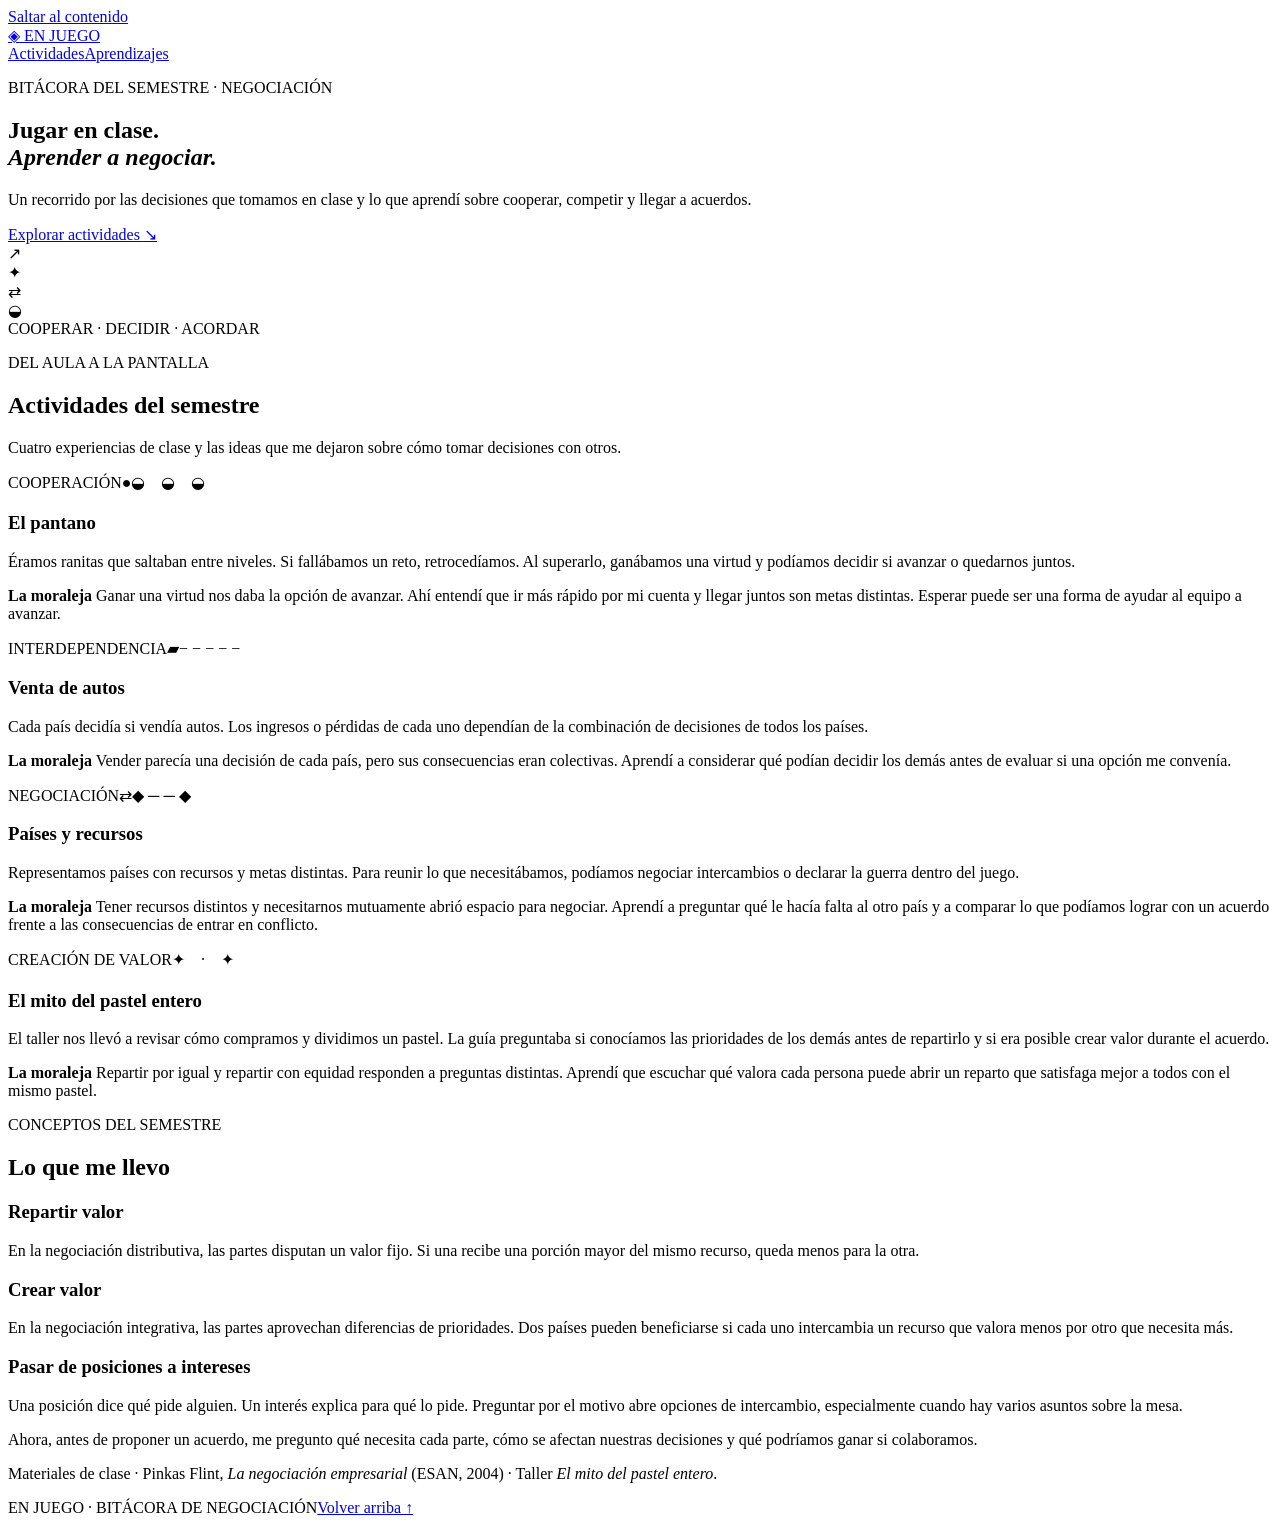
==== site/index.html @ ce497417 "Create index.html" ====
<!doctype html>
<html lang="es">
<head>
<meta charset="utf-8">
<meta name="viewport" content="width=device-width, initial-scale=1">
<meta name="description" content="Bitácora visual del semestre sobre cooperación, interdependencia y negociación.">
<title>En juego · Bitácora de negociación</title>
<link rel="stylesheet" href="assets/styles.css">

</head>
<body>
<a class="skip" href="#contenido">Saltar al contenido</a>
<header class="top wrap">
<a class="wordmark" href="#inicio"><span>◈</span> EN JUEGO</a>
<nav aria-label="Navegación principal"><a href="#actividades">Actividades</a><a href="#aprendizajes">Aprendizajes</a></nav>
</header>
<main id="contenido">
<section class="hero wrap" id="inicio">
<div>
<p class="eyebrow">BITÁCORA DEL SEMESTRE · NEGOCIACIÓN</p>
<h1>Jugar en clase.<br><em>Aprender a negociar.</em></h1>
<p class="intro">Un recorrido por las decisiones que tomamos en clase y lo que aprendí sobre cooperar, competir y llegar a acuerdos.</p>
<a class="button primary" href="#actividades">Explorar actividades <span aria-hidden="true">↘</span></a>
</div>
<div class="poster" aria-hidden="true"><div class="orbit"></div><div class="planet"></div><div class="tile tile-a">↗</div><div class="tile tile-b">✦</div><div class="tile tile-c">⇄</div><div class="tile tile-d">◒</div><span class="poster-label">COOPERAR · DECIDIR · ACORDAR</span></div>
</section>
<section class="wrap activities" id="actividades">
<div class="section-head"><div><p class="eyebrow">DEL AULA A LA PANTALLA</p><h2>Actividades del semestre</h2></div><p>Cuatro experiencias de clase y las ideas que me dejaron sobre cómo tomar decisiones con otros.</p></div>
<div class="grid">
<article class="card swamp">
<div class="scene"><span class="scene-tag">COOPERACIÓN</span><span aria-hidden="true" class="glyph frog">●<i></i></span><span aria-hidden="true" class="scene-deco">◒　◒　◒</span></div>
<div class="body"><h3>El pantano</h3><p>Éramos ranitas que saltaban entre niveles. Si fallábamos un reto, retrocedíamos. Al superarlo, ganábamos una virtud y podíamos decidir si avanzar o quedarnos juntos.</p><p class="reflection"><strong>La moraleja</strong> Ganar una virtud nos daba la opción de avanzar. Ahí entendí que ir más rápido por mi cuenta y llegar juntos son metas distintas. Esperar puede ser una forma de ayudar al equipo a avanzar.</p></div>
</article>
<article class="card cars">
<div class="scene"><span class="scene-tag">INTERDEPENDENCIA</span><span aria-hidden="true" class="glyph car">▰</span><span aria-hidden="true" class="scene-deco">− − − − −</span></div>
<div class="body"><h3>Venta de autos</h3><p>Cada país decidía si vendía autos. Los ingresos o pérdidas de cada uno dependían de la combinación de decisiones de todos los países.</p><p class="reflection"><strong>La moraleja</strong> Vender parecía una decisión de cada país, pero sus consecuencias eran colectivas. Aprendí a considerar qué podían decidir los demás antes de evaluar si una opción me convenía.</p></div>
</article>
<article class="card countries">
<div class="scene"><span class="scene-tag">NEGOCIACIÓN</span><span aria-hidden="true" class="glyph">⇄</span><span aria-hidden="true" class="scene-deco">◆ ─ ─ ◆</span></div>
<div class="body"><h3>Países y recursos</h3><p>Representamos países con recursos y metas distintas. Para reunir lo que necesitábamos, podíamos negociar intercambios o declarar la guerra dentro del juego.</p><p class="reflection"><strong>La moraleja</strong> Tener recursos distintos y necesitarnos mutuamente abrió espacio para negociar. Aprendí a preguntar qué le hacía falta al otro país y a comparar lo que podíamos lograr con un acuerdo frente a las consecuencias de entrar en conflicto.</p></div>
</article>
<article class="card cake">
<div class="scene"><span class="scene-tag">CREACIÓN DE VALOR</span><span aria-hidden="true" class="glyph pie"></span><span aria-hidden="true" class="scene-deco">✦　·　✦</span></div>
<div class="body"><h3>El mito del pastel entero</h3><p>El taller nos llevó a revisar cómo compramos y dividimos un pastel. La guía preguntaba si conocíamos las prioridades de los demás antes de repartirlo y si era posible crear valor durante el acuerdo.</p><p class="reflection"><strong>La moraleja</strong> Repartir por igual y repartir con equidad responden a preguntas distintas. Aprendí que escuchar qué valora cada persona puede abrir un reparto que satisfaga mejor a todos con el mismo pastel.</p></div>
</article>
</div>
</section>
<section class="wrap lessons" id="aprendizajes">
<p class="eyebrow">CONCEPTOS DEL SEMESTRE</p><h2>Lo que me llevo</h2>
<div class="lesson-grid">
<article><h3>Repartir valor</h3><p>En la negociación distributiva, las partes disputan un valor fijo. Si una recibe una porción mayor del mismo recurso, queda menos para la otra.</p></article>
<article><h3>Crear valor</h3><p>En la negociación integrativa, las partes aprovechan diferencias de prioridades. Dos países pueden beneficiarse si cada uno intercambia un recurso que valora menos por otro que necesita más.</p></article>
<article><h3>Pasar de posiciones a intereses</h3><p>Una posición dice qué pide alguien. Un interés explica para qué lo pide. Preguntar por el motivo abre opciones de intercambio, especialmente cuando hay varios asuntos sobre la mesa.</p></article>
</div>
<p class="takeaway">Ahora, antes de proponer un acuerdo, me pregunto qué necesita cada parte, cómo se afectan nuestras decisiones y qué podríamos ganar si colaboramos.</p>
<p class="sources">Materiales de clase · Pinkas Flint, <cite>La negociación empresarial</cite> (ESAN, 2004) · Taller <cite>El mito del pastel entero</cite>.</p>
</section>
</main>
<footer class="wrap footer"><span>EN JUEGO · BITÁCORA DE NEGOCIACIÓN</span><a href="#inicio">Volver arriba ↑</a></footer>
</body>
</html>
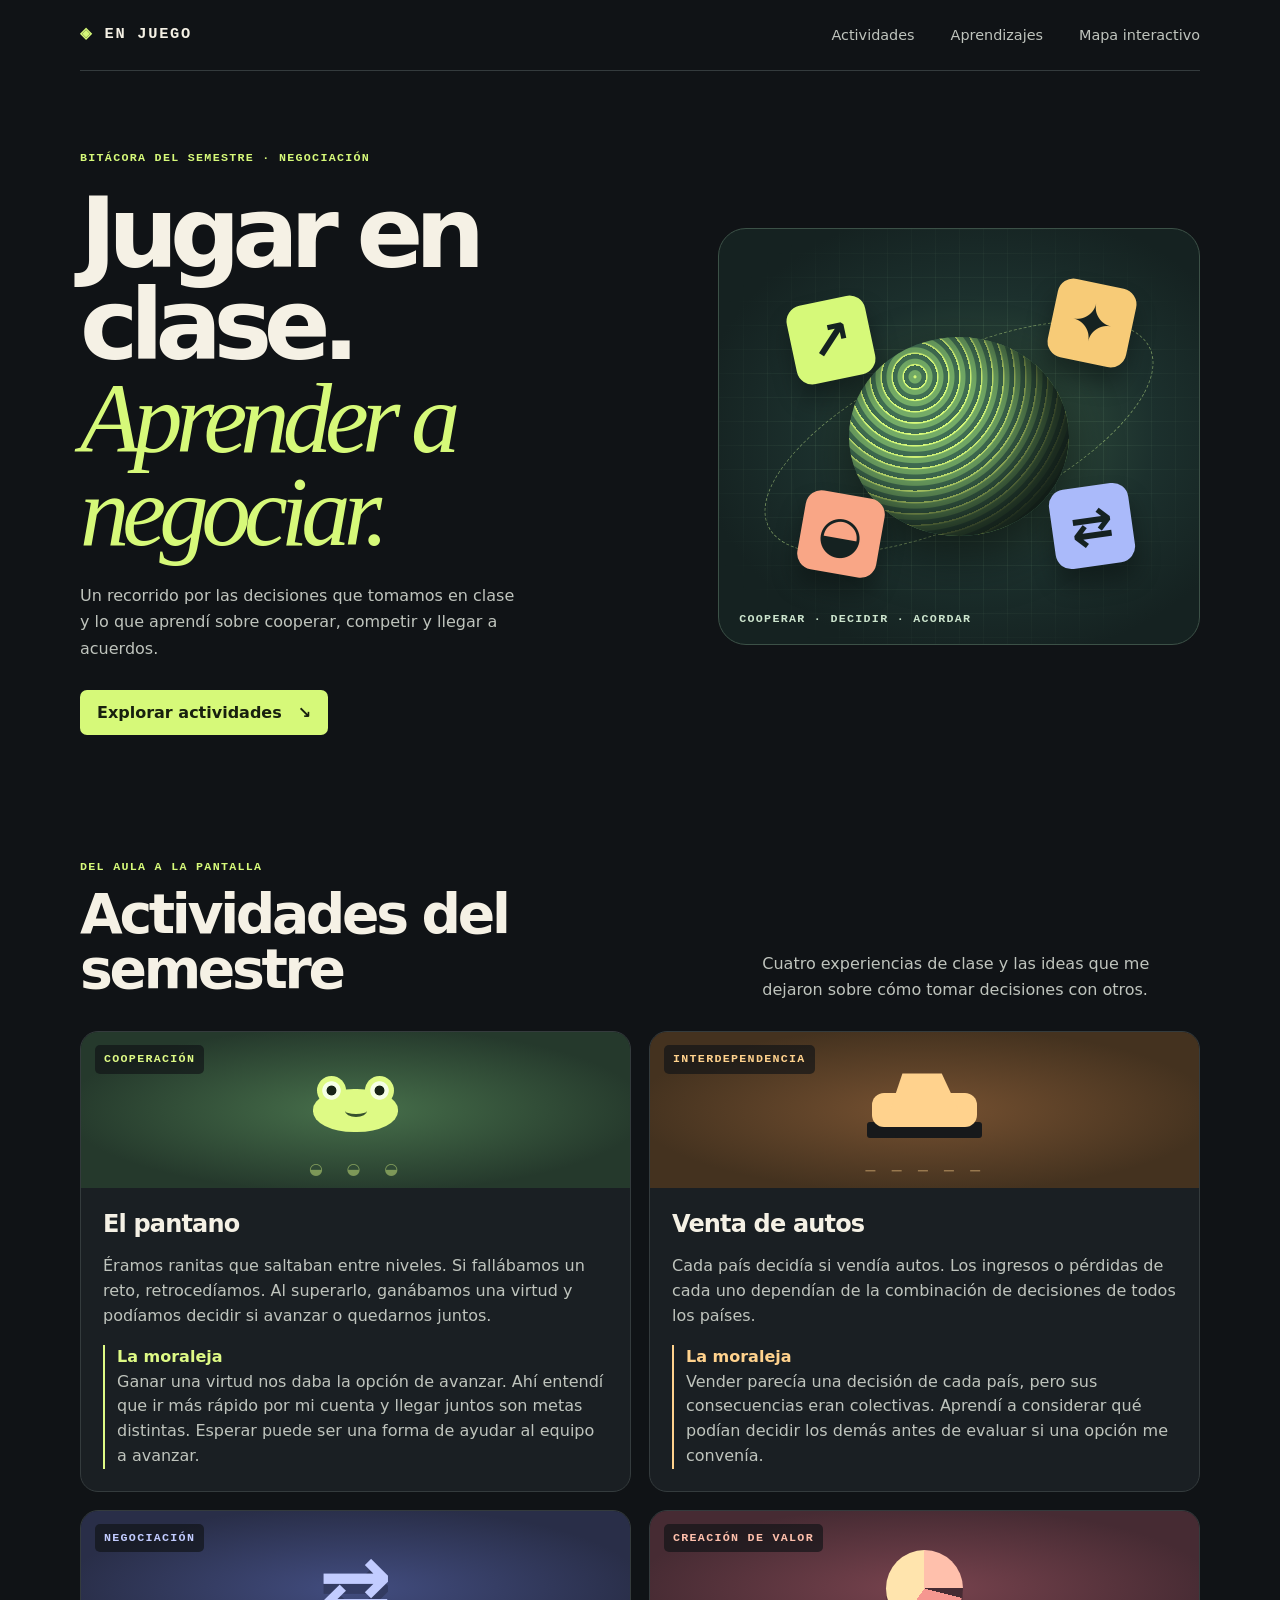
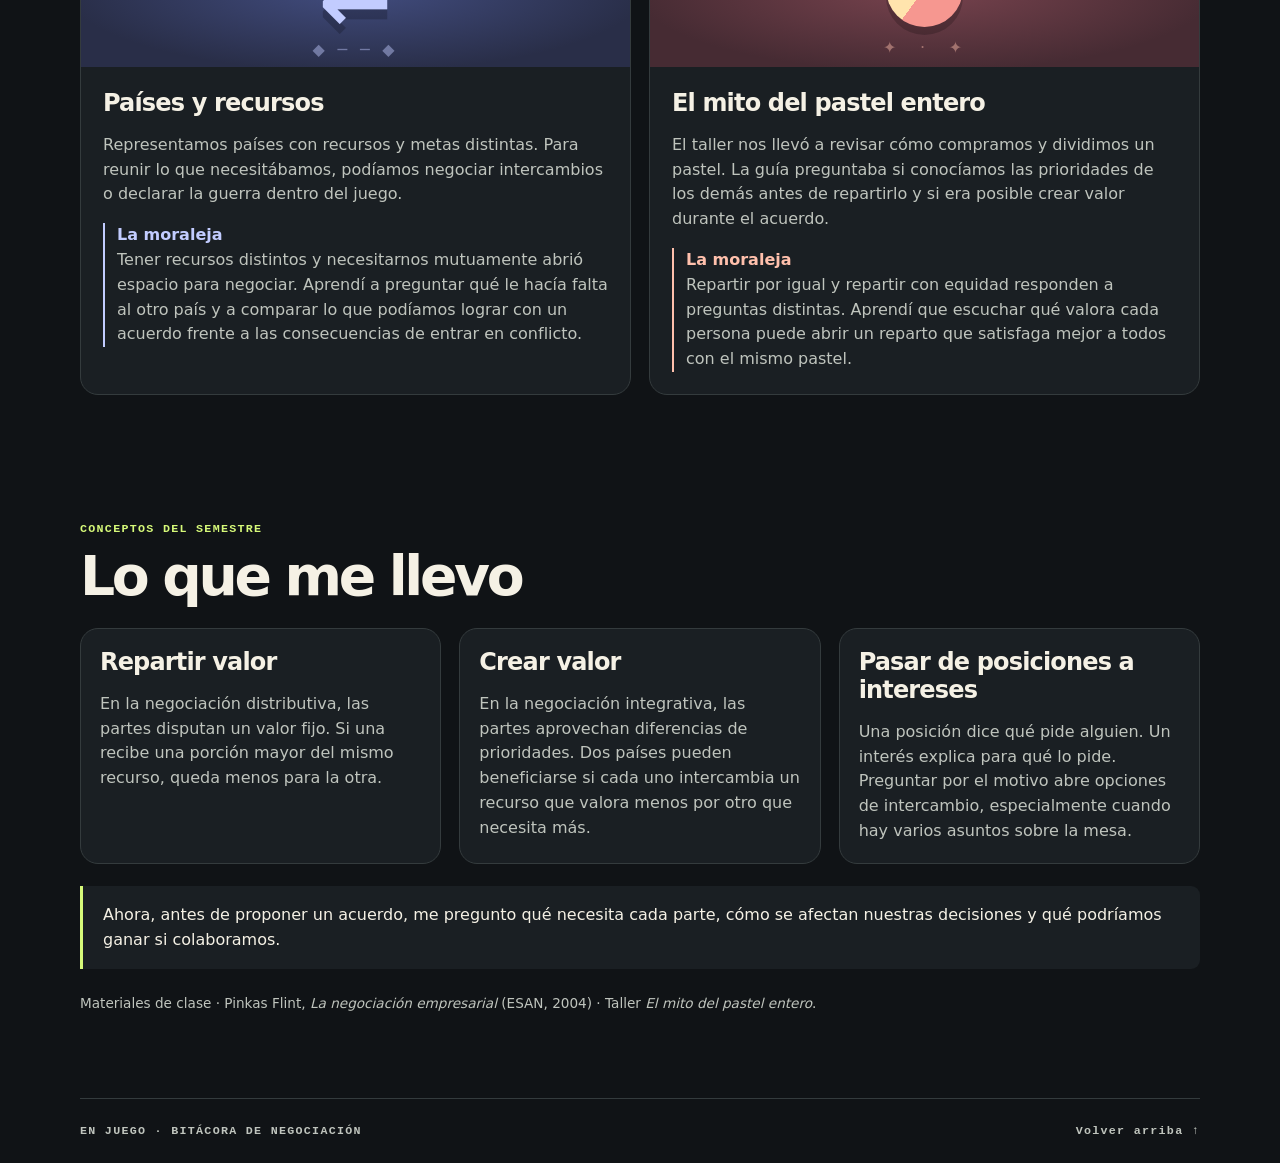
==== commit dc2e8f7a: "Update index.html" ====
--- a/site/index.html
+++ b/site/index.html
@@ -12,7 +12,7 @@
 <a class="skip" href="#contenido">Saltar al contenido</a>
 <header class="top wrap">
 <a class="wordmark" href="#inicio"><span>◈</span> EN JUEGO</a>
-<nav aria-label="Navegación principal"><a href="#actividades">Actividades</a><a href="#aprendizajes">Aprendizajes</a></nav>
+<nav aria-label="Navegación principal"><a href="#actividades">Actividades</a><a href="#aprendizajes">Aprendizajes</a><a href="mapa.html">Mapa interactivo</a></nav>
 </header>
 <main id="contenido">
 <section class="hero wrap" id="inicio">
--- a/site/assets/styles.css
+++ b/site/assets/styles.css
@@ -0,0 +1,12 @@
+:root{color-scheme:dark;--bg:#101316;--panel:#1a1f23;--ink:#f5f1e5;--muted:#bfc4bd;--lime:#d6f979;--line:#343b3d;font-family:system-ui,sans-serif}
+*{box-sizing:border-box}html{scroll-behavior:smooth}body{margin:0;background:var(--bg);color:var(--ink)}a{color:inherit;text-decoration:none}button,a{-webkit-tap-highlight-color:transparent}button{font:inherit;cursor:pointer}button:disabled{opacity:.48;cursor:default}:focus-visible{outline:3px solid var(--lime);outline-offset:4px}.wrap{width:min(1120px,calc(100% - 48px));margin-inline:auto}.skip{position:fixed;top:8px;left:8px;z-index:5;transform:translateY(-150%);padding:12px;background:var(--lime);color:var(--bg)}.skip:focus{transform:none}
+.top,.footer{display:flex;align-items:center;justify-content:space-between;gap:16px;padding-block:24px;border-bottom:1px solid var(--line)}.top nav{display:flex;gap:clamp(12px,4vw,36px);font-size:.9rem;color:var(--muted)}.top a:hover,.footer a:hover{color:var(--lime)}.wordmark,.eyebrow,.scene-tag,.poster-label,.footer{font:700 .73rem/1.4 ui-monospace,monospace;letter-spacing:.11em}.wordmark{font-size:.96rem;white-space:nowrap}.wordmark span,.eyebrow{color:var(--lime)}
+.hero{min-height:560px;display:grid;grid-template-columns:1.25fr 1fr;gap:36px;align-items:center;padding-block:68px}.hero h1{font-size:clamp(3.15rem,7.7vw,7.15rem);line-height:.94;letter-spacing:-.085em;margin:20px 0 24px}.hero em{font-family:Georgia,serif;font-weight:400;letter-spacing:-.07em;color:var(--lime)}.intro,.section-head>p{color:var(--muted);line-height:1.65;max-width:43ch}.button{display:inline-flex;align-items:center;justify-content:space-between;gap:16px;border:1px solid var(--line);border-radius:7px;padding:12px 16px;background:#22292c;color:var(--ink);font-weight:700}.primary{margin-top:12px;background:var(--lime);color:#18200e;border-color:transparent}.button:hover{filter:brightness(1.15)}
+.poster{height:clamp(290px,38vw,417px);border-radius:28px;overflow:hidden;position:relative;isolation:isolate;background:radial-gradient(ellipse at 55% 49%,#385943,#1c302d 46%,#152221 77%);border:1px solid #3c5147}.poster::before{content:"";position:absolute;inset:0;background-image:linear-gradient(#b0e7af15 1px,transparent 1px),linear-gradient(90deg,#b0e7af15 1px,transparent 1px);background-size:24px 24px;mask-image:radial-gradient(ellipse,#000 38%,transparent 83%)}.planet{position:absolute;inset:26% 27%;border-radius:50%;background:repeating-radial-gradient(ellipse at 30% 20%,#d6f979 0 1px,#74ac67 2px 6px,#416f53 7px 11px);box-shadow:inset -35px -25px 56px #101a16,0 20px 50px #0008;animation:float 6s ease-in-out infinite}.orbit{position:absolute;inset:30% 6%;border:1px dashed #c5eb8d7d;border-radius:50%;transform:rotate(-25deg)}.tile{display:grid;place-items:center;position:absolute;width:clamp(49px,7vw,80px);aspect-ratio:1;border-radius:16px;background:var(--lime);color:#152221;font-size:clamp(1.8rem,4vw,3.6rem);font-weight:900;box-shadow:0 16px 24px #0005;animation:float 4s ease-in-out infinite;rotate:-12deg}.tile-a{top:17%;left:15%}.tile-b{top:13%;right:14%;background:#f7cb77;rotate:12deg;animation-delay:-1s}.tile-c{bottom:19%;right:14%;background:#aabafa;rotate:-8deg;animation-delay:-2s}.tile-d{bottom:17%;left:17%;background:#f9a686;rotate:10deg;animation-delay:-3s}.poster-label{position:absolute;bottom:17px;left:20px;color:#cce4cd}@keyframes float{50%{translate:0 -9px}}
+.activities,.lessons{padding-block:44px 70px;scroll-margin-top:12px}.section-head{display:flex;justify-content:space-between;align-items:end;gap:24px;margin-bottom:24px}.section-head>p{margin:0 0 4px}h2{font-size:clamp(2rem,5vw,3.45rem);line-height:1;letter-spacing:-.06em;margin:10px 0}h3{margin:0;font-size:1.5rem;letter-spacing:-.035em}.grid,.lesson-grid{display:grid;grid-template-columns:repeat(2,minmax(0,1fr));gap:18px}.card,.lesson-grid article{overflow:hidden;border:1px solid var(--line);border-radius:18px;background:var(--panel)}.card{display:flex;flex-direction:column}.scene{height:156px;position:relative;display:grid;place-items:center;background:radial-gradient(ellipse at center,var(--glow),transparent 75%),var(--scene);overflow:hidden}.swamp{--scene:#25392c;--glow:#47704b;--accent:#defa85}.cars{--scene:#44321f;--glow:#765131;--accent:#ffd28d}.countries{--scene:#292e48;--glow:#424d80;--accent:#c2ccff}.cake{--scene:#462b33;--glow:#78434e;--accent:#ffc0ac}.scene-tag{position:absolute;top:13px;left:14px;color:var(--accent);background:#101316a8;padding:6px 9px;border-radius:5px}.glyph{position:relative;z-index:1;color:var(--accent);font-size:5.5rem;font-weight:900;line-height:1;animation:float 5s ease-in-out infinite;text-shadow:0 10px 0 #0003}.scene-deco{position:absolute;bottom:8px;color:var(--accent);opacity:.45;letter-spacing:.24em}.frog{font-size:0;width:85px;height:43px;background:var(--accent);border-radius:48%}.frog::before,.frog::after{content:"";position:absolute;top:-13px;width:29px;height:29px;background:radial-gradient(circle,#172417 22%,#f5ffe6 26% 43%,var(--accent) 47%);border-radius:50%}.frog::before{left:4px}.frog::after{right:4px}.frog i{position:absolute;top:16px;left:32px;width:22px;height:12px;border-bottom:3px solid #36502e;border-radius:50%}.car{width:105px;height:34px;font-size:0;background:var(--accent);border-radius:12px;box-shadow:14px 20px 0 -9px #17191b,-14px 20px 0 -9px #17191b}.car::before{content:"";position:absolute;inset:-20px 18px 17px;background:var(--accent);clip-path:polygon(18% 0,75% 0,100% 100%,0 100%)}.pie{width:77px;aspect-ratio:1;border-radius:50%;background:conic-gradient(var(--accent) 0 25%,#462b33 25% 29%,#f69790 29% 60%,#ffe4ad 60% 100%);box-shadow:0 8px 0 #0003}
+.body{padding:22px;display:flex;flex-direction:column;align-items:start;flex:1}.body p,.lesson-grid p,.sources{color:var(--muted);line-height:1.55}.reflection{border-left:2px solid var(--accent);padding-left:12px;margin:0 0 20px}.reflection strong{display:block;color:var(--accent)}.lesson-grid{grid-template-columns:repeat(3,minmax(0,1fr));margin-top:24px}.lesson-grid article{padding:19px}.lesson-grid p{margin-bottom:0}.sources{font-size:.85rem;margin-top:24px}.footer{border-top:1px solid var(--line);border-bottom:0;color:var(--muted)}
+@media(max-width:740px){.hero,.section-head{display:block}.hero{padding-block:48px}.poster{margin-top:32px}.section-head>p{margin-top:14px}.lesson-grid{grid-template-columns:1fr}}@media(max-width:530px){.wrap{width:calc(100% - 28px)}.grid{grid-template-columns:1fr}.top nav{font-size:.78rem}.footer{font-size:.63rem}}
+@media(prefers-reduced-motion:reduce){*,*::before,*::after{animation:none!important;scroll-behavior:auto!important}}
+
+.takeaway{border-left:3px solid var(--lime);background:var(--panel);padding:16px 20px;border-radius:0 9px 9px 0;margin:22px 0;line-height:1.6}.reflection{margin-bottom:0}.frog{animation:hop 4s ease-in-out infinite}@keyframes hop{0%,65%,100%{transform:translateY(0) rotate(0)}80%{transform:translateY(-15px) rotate(-9deg)}}
+.cars .glyph{animation:cruise 5s ease-in-out infinite}@keyframes cruise{0%,100%{transform:translateX(-12px)}50%{transform:translateX(12px)}}
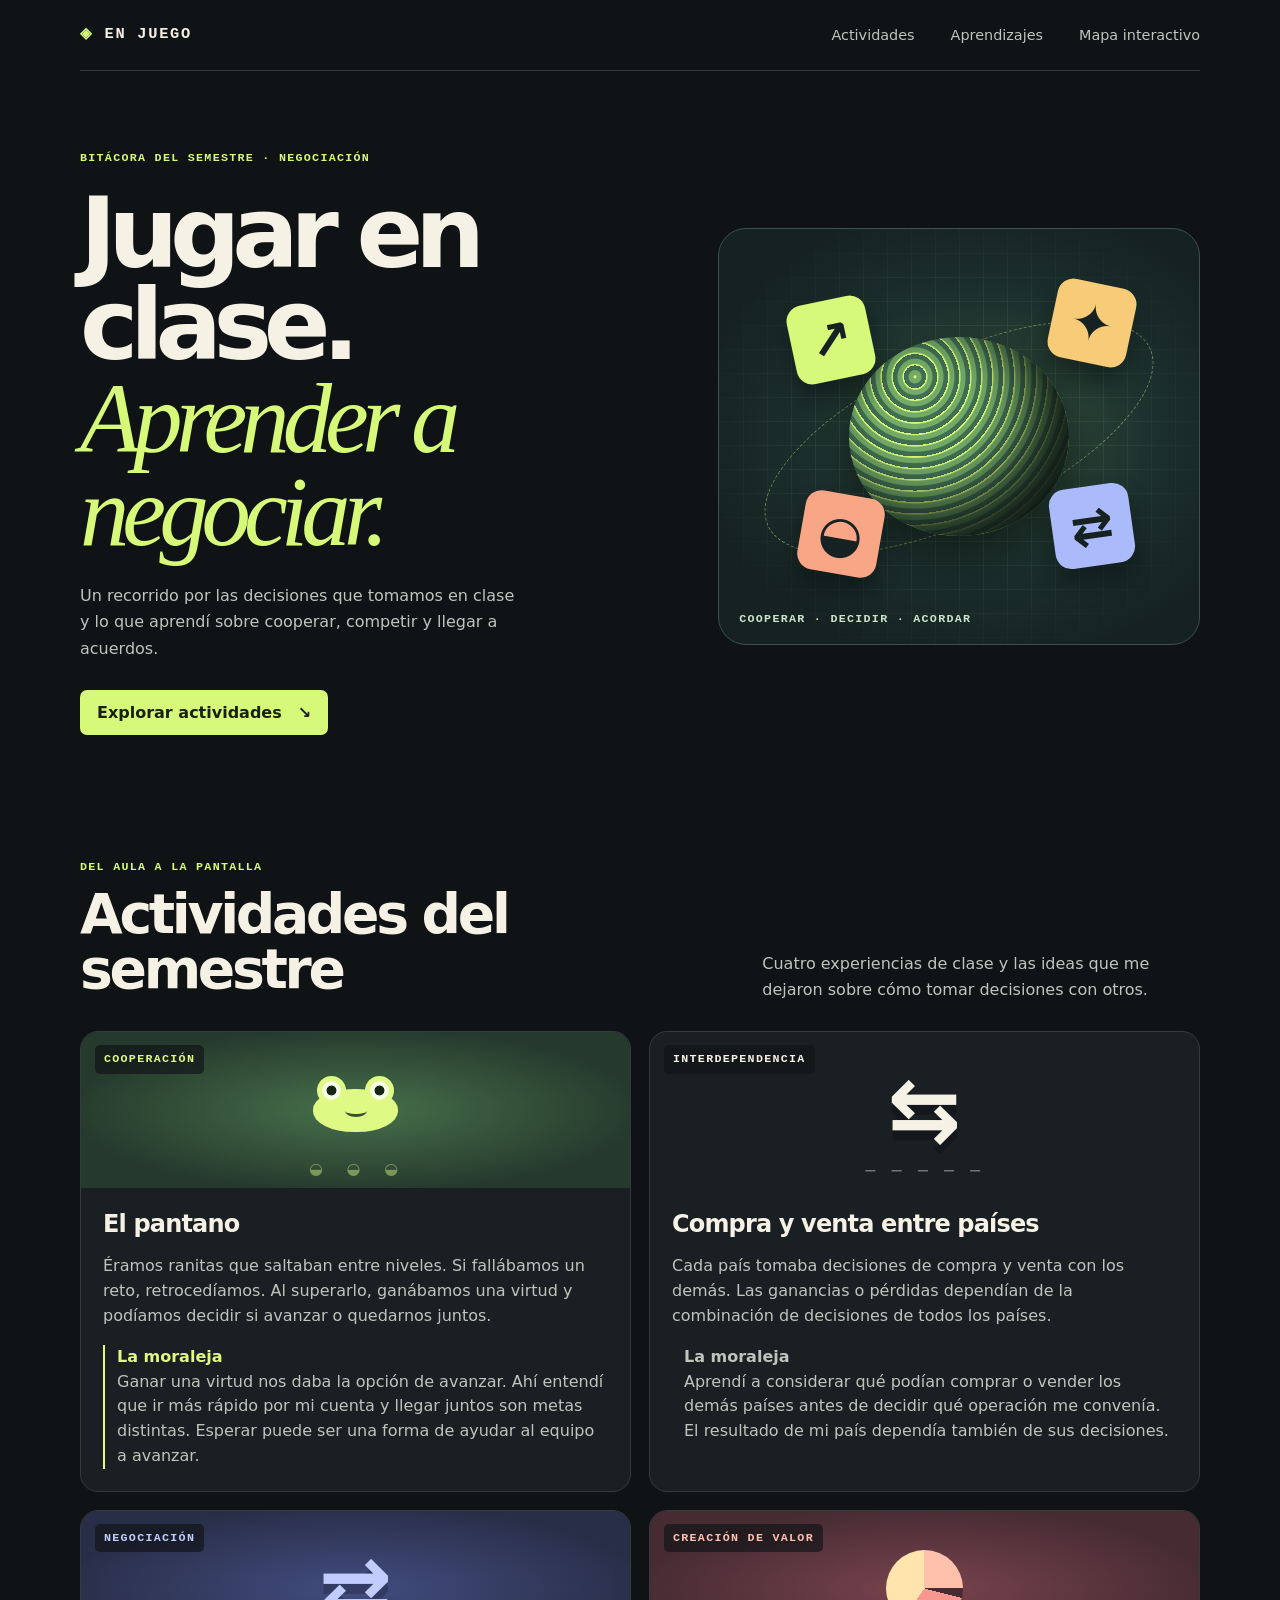
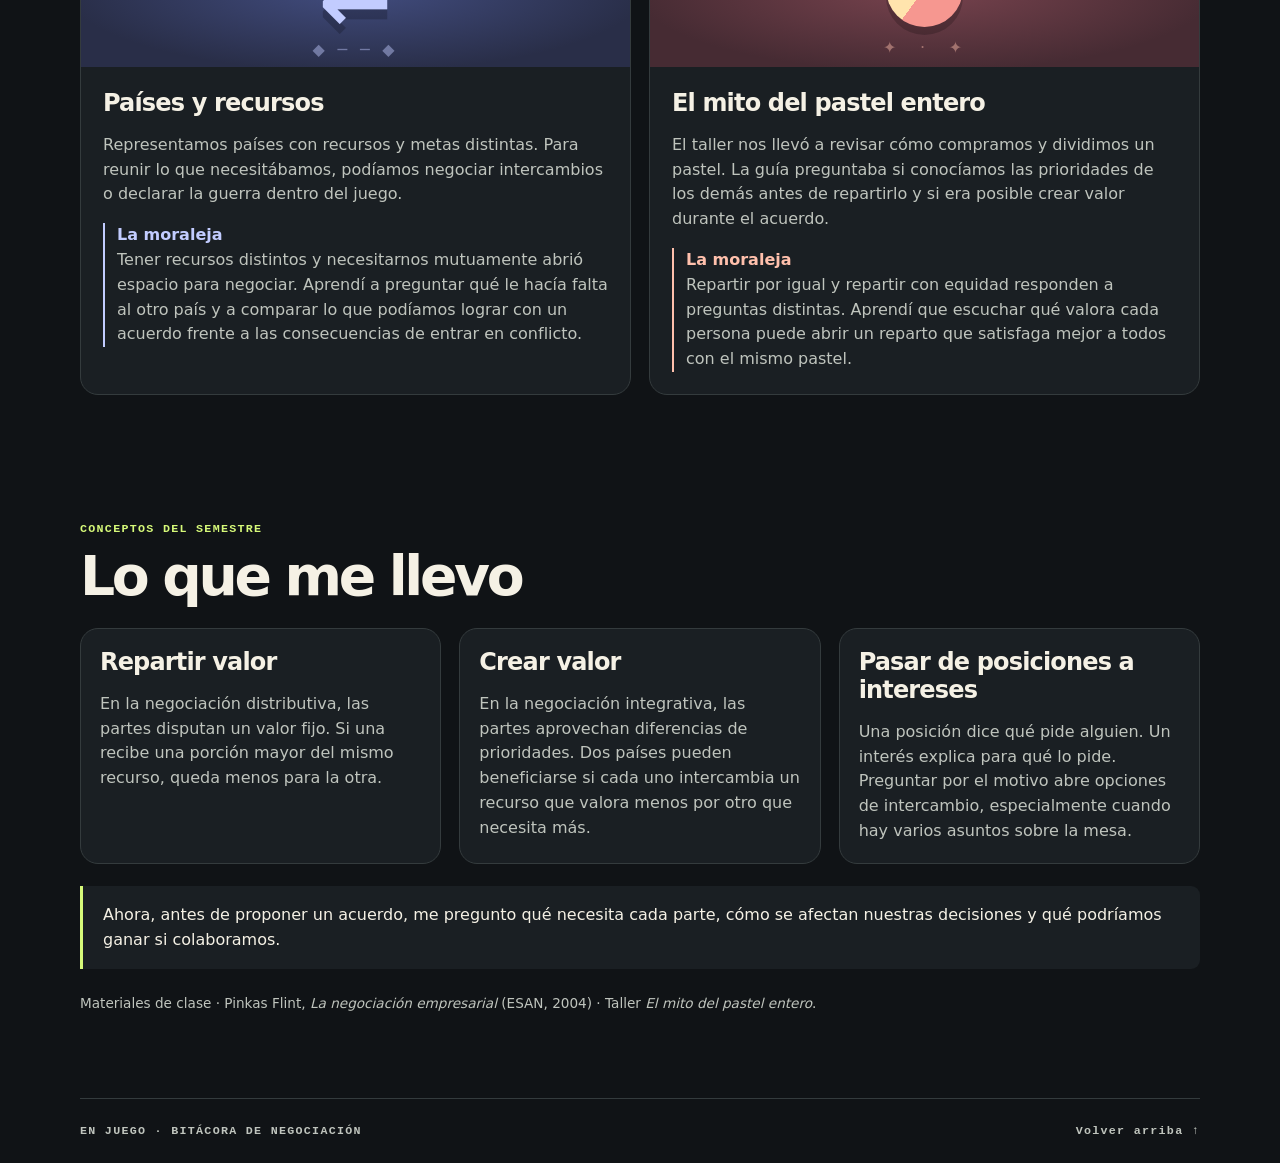
==== commit 010466bf: "Update index.html" ====
--- a/site/index.html
+++ b/site/index.html
@@ -31,9 +31,9 @@
 <div class="scene"><span class="scene-tag">COOPERACIÓN</span><span aria-hidden="true" class="glyph frog">●<i></i></span><span aria-hidden="true" class="scene-deco">◒　◒　◒</span></div>
 <div class="body"><h3>El pantano</h3><p>Éramos ranitas que saltaban entre niveles. Si fallábamos un reto, retrocedíamos. Al superarlo, ganábamos una virtud y podíamos decidir si avanzar o quedarnos juntos.</p><p class="reflection"><strong>La moraleja</strong> Ganar una virtud nos daba la opción de avanzar. Ahí entendí que ir más rápido por mi cuenta y llegar juntos son metas distintas. Esperar puede ser una forma de ayudar al equipo a avanzar.</p></div>
 </article>
-<article class="card cars">
-<div class="scene"><span class="scene-tag">INTERDEPENDENCIA</span><span aria-hidden="true" class="glyph car">▰</span><span aria-hidden="true" class="scene-deco">− − − − −</span></div>
-<div class="body"><h3>Venta de autos</h3><p>Cada país decidía si vendía autos. Los ingresos o pérdidas de cada uno dependían de la combinación de decisiones de todos los países.</p><p class="reflection"><strong>La moraleja</strong> Vender parecía una decisión de cada país, pero sus consecuencias eran colectivas. Aprendí a considerar qué podían decidir los demás antes de evaluar si una opción me convenía.</p></div>
+<article class="card trade">
+<div class="scene"><span class="scene-tag">INTERDEPENDENCIA</span><span aria-hidden="true" class="glyph trade-symbol">⇆</span><span aria-hidden="true" class="scene-deco">− − − − −</span></div>
+<div class="body"><h3>Compra y venta entre países</h3><p>Cada país tomaba decisiones de compra y venta con los demás. Las ganancias o pérdidas dependían de la combinación de decisiones de todos los países.</p><p class="reflection"><strong>La moraleja</strong> Aprendí a considerar qué podían comprar o vender los demás países antes de decidir qué operación me convenía. El resultado de mi país dependía también de sus decisiones.</p></div>
 </article>
 <article class="card countries">
 <div class="scene"><span class="scene-tag">NEGOCIACIÓN</span><span aria-hidden="true" class="glyph">⇄</span><span aria-hidden="true" class="scene-deco">◆ ─ ─ ◆</span></div>
--- a/site/assets/styles.css
+++ b/site/assets/styles.css
@@ -10,3 +10,6 @@
 
 .takeaway{border-left:3px solid var(--lime);background:var(--panel);padding:16px 20px;border-radius:0 9px 9px 0;margin:22px 0;line-height:1.6}.reflection{margin-bottom:0}.frog{animation:hop 4s ease-in-out infinite}@keyframes hop{0%,65%,100%{transform:translateY(0) rotate(0)}80%{transform:translateY(-15px) rotate(-9deg)}}
 .cars .glyph{animation:cruise 5s ease-in-out infinite}@keyframes cruise{0%,100%{transform:translateX(-12px)}50%{transform:translateX(12px)}}
+@media (max-width: 530px) {
+  .top nav { flex-wrap: wrap; justify-content: flex-end; row-gap: 8px }
+}
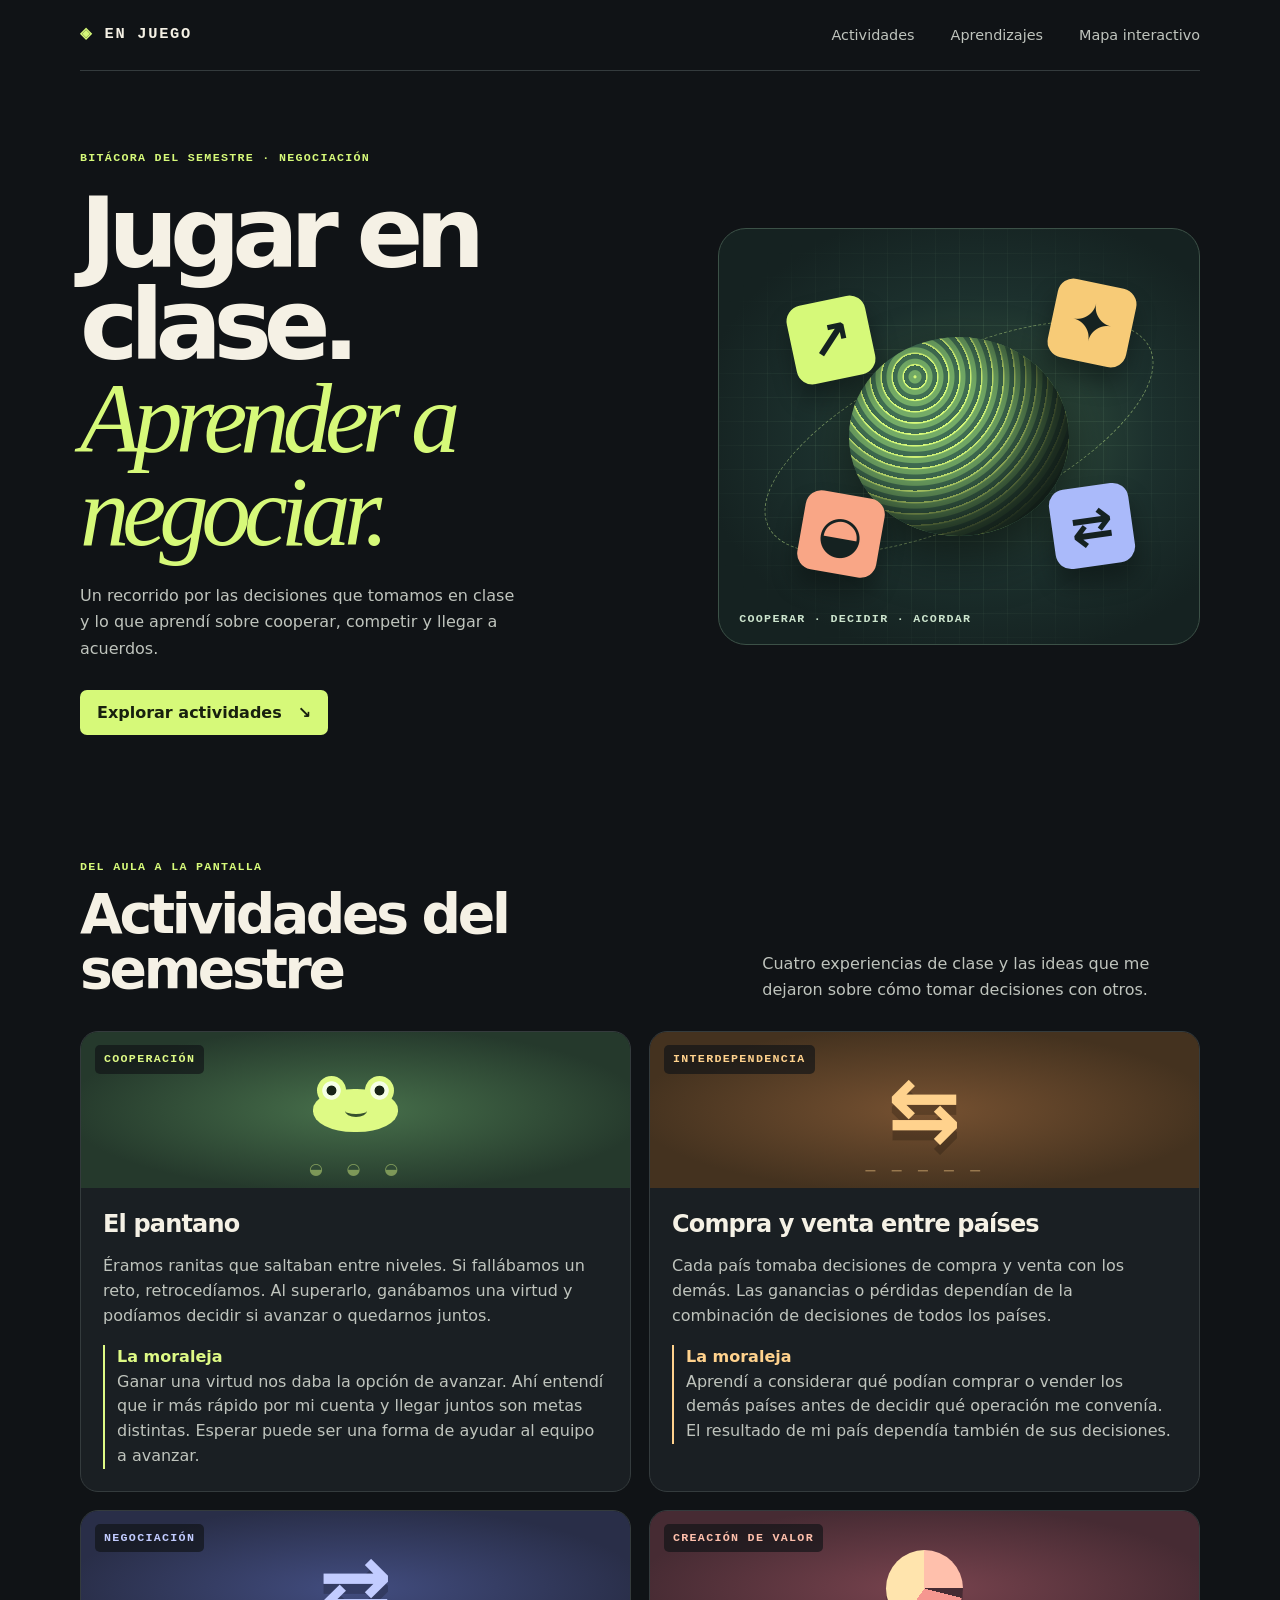
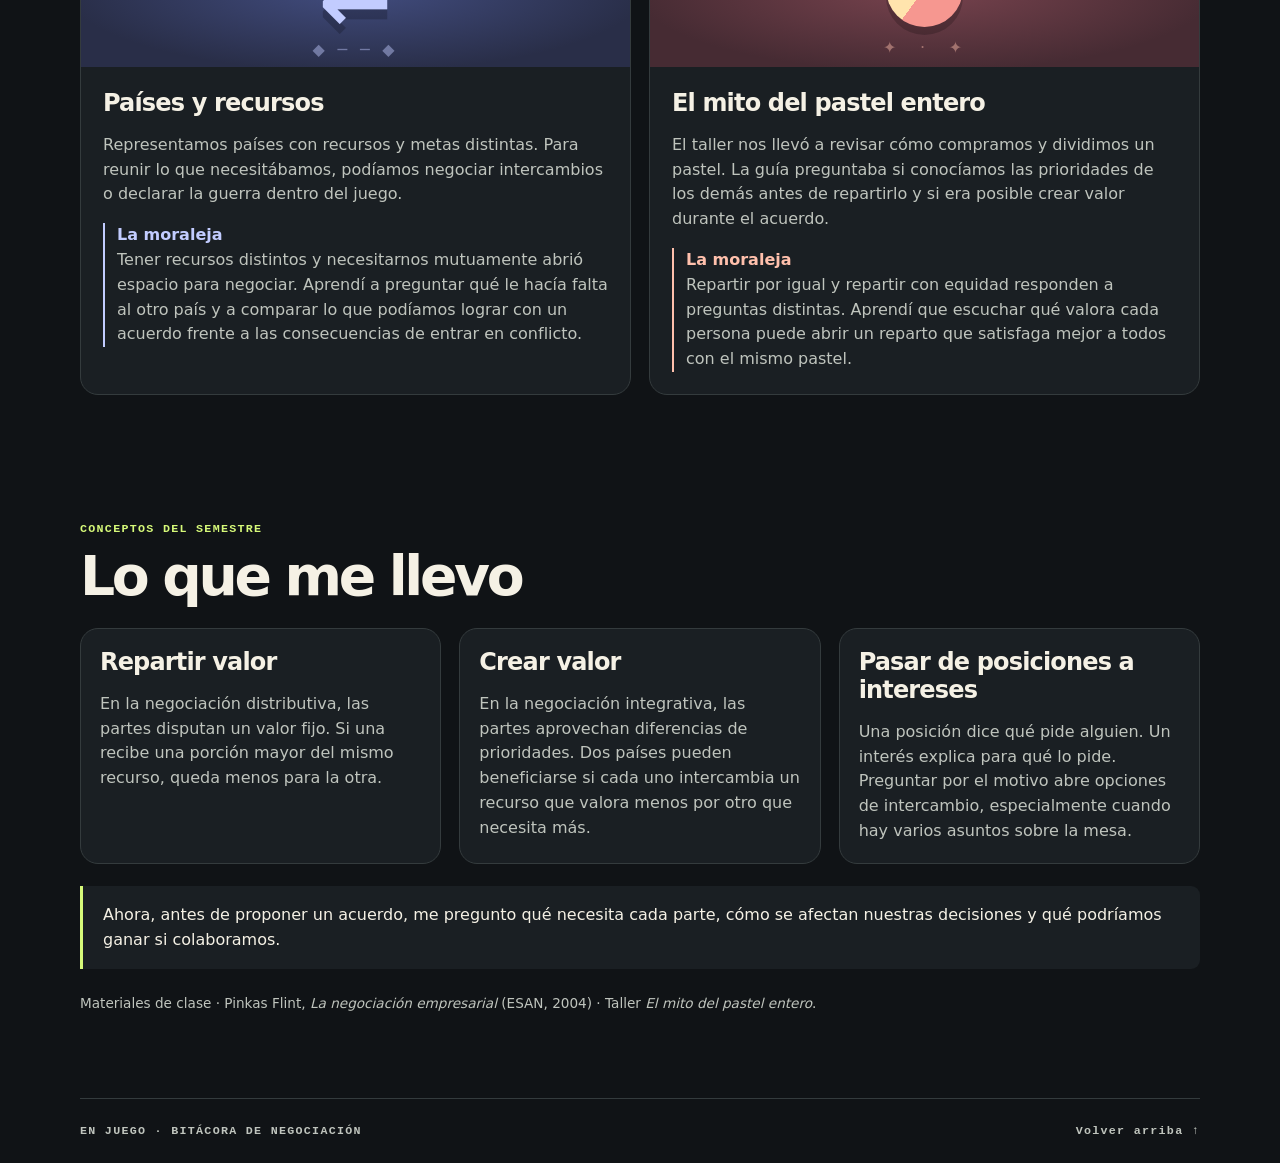
==== commit 67431f8b: "Update index.html" ====
--- a/site/index.html
+++ b/site/index.html
@@ -5,7 +5,7 @@
 <meta name="viewport" content="width=device-width, initial-scale=1">
 <meta name="description" content="Bitácora visual del semestre sobre cooperación, interdependencia y negociación.">
 <title>En juego · Bitácora de negociación</title>
-<link rel="stylesheet" href="assets/styles.css">
+<link rel="stylesheet" href="assets/styles.css?v=comercio">
 
 </head>
 <body>
--- a/site/assets/styles.css
+++ b/site/assets/styles.css
@@ -3,13 +3,13 @@
 .top,.footer{display:flex;align-items:center;justify-content:space-between;gap:16px;padding-block:24px;border-bottom:1px solid var(--line)}.top nav{display:flex;gap:clamp(12px,4vw,36px);font-size:.9rem;color:var(--muted)}.top a:hover,.footer a:hover{color:var(--lime)}.wordmark,.eyebrow,.scene-tag,.poster-label,.footer{font:700 .73rem/1.4 ui-monospace,monospace;letter-spacing:.11em}.wordmark{font-size:.96rem;white-space:nowrap}.wordmark span,.eyebrow{color:var(--lime)}
 .hero{min-height:560px;display:grid;grid-template-columns:1.25fr 1fr;gap:36px;align-items:center;padding-block:68px}.hero h1{font-size:clamp(3.15rem,7.7vw,7.15rem);line-height:.94;letter-spacing:-.085em;margin:20px 0 24px}.hero em{font-family:Georgia,serif;font-weight:400;letter-spacing:-.07em;color:var(--lime)}.intro,.section-head>p{color:var(--muted);line-height:1.65;max-width:43ch}.button{display:inline-flex;align-items:center;justify-content:space-between;gap:16px;border:1px solid var(--line);border-radius:7px;padding:12px 16px;background:#22292c;color:var(--ink);font-weight:700}.primary{margin-top:12px;background:var(--lime);color:#18200e;border-color:transparent}.button:hover{filter:brightness(1.15)}
 .poster{height:clamp(290px,38vw,417px);border-radius:28px;overflow:hidden;position:relative;isolation:isolate;background:radial-gradient(ellipse at 55% 49%,#385943,#1c302d 46%,#152221 77%);border:1px solid #3c5147}.poster::before{content:"";position:absolute;inset:0;background-image:linear-gradient(#b0e7af15 1px,transparent 1px),linear-gradient(90deg,#b0e7af15 1px,transparent 1px);background-size:24px 24px;mask-image:radial-gradient(ellipse,#000 38%,transparent 83%)}.planet{position:absolute;inset:26% 27%;border-radius:50%;background:repeating-radial-gradient(ellipse at 30% 20%,#d6f979 0 1px,#74ac67 2px 6px,#416f53 7px 11px);box-shadow:inset -35px -25px 56px #101a16,0 20px 50px #0008;animation:float 6s ease-in-out infinite}.orbit{position:absolute;inset:30% 6%;border:1px dashed #c5eb8d7d;border-radius:50%;transform:rotate(-25deg)}.tile{display:grid;place-items:center;position:absolute;width:clamp(49px,7vw,80px);aspect-ratio:1;border-radius:16px;background:var(--lime);color:#152221;font-size:clamp(1.8rem,4vw,3.6rem);font-weight:900;box-shadow:0 16px 24px #0005;animation:float 4s ease-in-out infinite;rotate:-12deg}.tile-a{top:17%;left:15%}.tile-b{top:13%;right:14%;background:#f7cb77;rotate:12deg;animation-delay:-1s}.tile-c{bottom:19%;right:14%;background:#aabafa;rotate:-8deg;animation-delay:-2s}.tile-d{bottom:17%;left:17%;background:#f9a686;rotate:10deg;animation-delay:-3s}.poster-label{position:absolute;bottom:17px;left:20px;color:#cce4cd}@keyframes float{50%{translate:0 -9px}}
-.activities,.lessons{padding-block:44px 70px;scroll-margin-top:12px}.section-head{display:flex;justify-content:space-between;align-items:end;gap:24px;margin-bottom:24px}.section-head>p{margin:0 0 4px}h2{font-size:clamp(2rem,5vw,3.45rem);line-height:1;letter-spacing:-.06em;margin:10px 0}h3{margin:0;font-size:1.5rem;letter-spacing:-.035em}.grid,.lesson-grid{display:grid;grid-template-columns:repeat(2,minmax(0,1fr));gap:18px}.card,.lesson-grid article{overflow:hidden;border:1px solid var(--line);border-radius:18px;background:var(--panel)}.card{display:flex;flex-direction:column}.scene{height:156px;position:relative;display:grid;place-items:center;background:radial-gradient(ellipse at center,var(--glow),transparent 75%),var(--scene);overflow:hidden}.swamp{--scene:#25392c;--glow:#47704b;--accent:#defa85}.cars{--scene:#44321f;--glow:#765131;--accent:#ffd28d}.countries{--scene:#292e48;--glow:#424d80;--accent:#c2ccff}.cake{--scene:#462b33;--glow:#78434e;--accent:#ffc0ac}.scene-tag{position:absolute;top:13px;left:14px;color:var(--accent);background:#101316a8;padding:6px 9px;border-radius:5px}.glyph{position:relative;z-index:1;color:var(--accent);font-size:5.5rem;font-weight:900;line-height:1;animation:float 5s ease-in-out infinite;text-shadow:0 10px 0 #0003}.scene-deco{position:absolute;bottom:8px;color:var(--accent);opacity:.45;letter-spacing:.24em}.frog{font-size:0;width:85px;height:43px;background:var(--accent);border-radius:48%}.frog::before,.frog::after{content:"";position:absolute;top:-13px;width:29px;height:29px;background:radial-gradient(circle,#172417 22%,#f5ffe6 26% 43%,var(--accent) 47%);border-radius:50%}.frog::before{left:4px}.frog::after{right:4px}.frog i{position:absolute;top:16px;left:32px;width:22px;height:12px;border-bottom:3px solid #36502e;border-radius:50%}.car{width:105px;height:34px;font-size:0;background:var(--accent);border-radius:12px;box-shadow:14px 20px 0 -9px #17191b,-14px 20px 0 -9px #17191b}.car::before{content:"";position:absolute;inset:-20px 18px 17px;background:var(--accent);clip-path:polygon(18% 0,75% 0,100% 100%,0 100%)}.pie{width:77px;aspect-ratio:1;border-radius:50%;background:conic-gradient(var(--accent) 0 25%,#462b33 25% 29%,#f69790 29% 60%,#ffe4ad 60% 100%);box-shadow:0 8px 0 #0003}
+.activities,.lessons{padding-block:44px 70px;scroll-margin-top:12px}.section-head{display:flex;justify-content:space-between;align-items:end;gap:24px;margin-bottom:24px}.section-head>p{margin:0 0 4px}h2{font-size:clamp(2rem,5vw,3.45rem);line-height:1;letter-spacing:-.06em;margin:10px 0}h3{margin:0;font-size:1.5rem;letter-spacing:-.035em}.grid,.lesson-grid{display:grid;grid-template-columns:repeat(2,minmax(0,1fr));gap:18px}.card,.lesson-grid article{overflow:hidden;border:1px solid var(--line);border-radius:18px;background:var(--panel)}.card{display:flex;flex-direction:column}.scene{height:156px;position:relative;display:grid;place-items:center;background:radial-gradient(ellipse at center,var(--glow),transparent 75%),var(--scene);overflow:hidden}.swamp{--scene:#25392c;--glow:#47704b;--accent:#defa85}.trade{--scene:#44321f;--glow:#765131;--accent:#ffd28d}.countries{--scene:#292e48;--glow:#424d80;--accent:#c2ccff}.cake{--scene:#462b33;--glow:#78434e;--accent:#ffc0ac}.scene-tag{position:absolute;top:13px;left:14px;color:var(--accent);background:#101316a8;padding:6px 9px;border-radius:5px}.glyph{position:relative;z-index:1;color:var(--accent);font-size:5.5rem;font-weight:900;line-height:1;animation:float 5s ease-in-out infinite;text-shadow:0 10px 0 #0003}.scene-deco{position:absolute;bottom:8px;color:var(--accent);opacity:.45;letter-spacing:.24em}.frog{font-size:0;width:85px;height:43px;background:var(--accent);border-radius:48%}.frog::before,.frog::after{content:"";position:absolute;top:-13px;width:29px;height:29px;background:radial-gradient(circle,#172417 22%,#f5ffe6 26% 43%,var(--accent) 47%);border-radius:50%}.frog::before{left:4px}.frog::after{right:4px}.frog i{position:absolute;top:16px;left:32px;width:22px;height:12px;border-bottom:3px solid #36502e;border-radius:50%}.pie{width:77px;aspect-ratio:1;border-radius:50%;background:conic-gradient(var(--accent) 0 25%,#462b33 25% 29%,#f69790 29% 60%,#ffe4ad 60% 100%);box-shadow:0 8px 0 #0003}
 .body{padding:22px;display:flex;flex-direction:column;align-items:start;flex:1}.body p,.lesson-grid p,.sources{color:var(--muted);line-height:1.55}.reflection{border-left:2px solid var(--accent);padding-left:12px;margin:0 0 20px}.reflection strong{display:block;color:var(--accent)}.lesson-grid{grid-template-columns:repeat(3,minmax(0,1fr));margin-top:24px}.lesson-grid article{padding:19px}.lesson-grid p{margin-bottom:0}.sources{font-size:.85rem;margin-top:24px}.footer{border-top:1px solid var(--line);border-bottom:0;color:var(--muted)}
 @media(max-width:740px){.hero,.section-head{display:block}.hero{padding-block:48px}.poster{margin-top:32px}.section-head>p{margin-top:14px}.lesson-grid{grid-template-columns:1fr}}@media(max-width:530px){.wrap{width:calc(100% - 28px)}.grid{grid-template-columns:1fr}.top nav{font-size:.78rem}.footer{font-size:.63rem}}
 @media(prefers-reduced-motion:reduce){*,*::before,*::after{animation:none!important;scroll-behavior:auto!important}}
 
 .takeaway{border-left:3px solid var(--lime);background:var(--panel);padding:16px 20px;border-radius:0 9px 9px 0;margin:22px 0;line-height:1.6}.reflection{margin-bottom:0}.frog{animation:hop 4s ease-in-out infinite}@keyframes hop{0%,65%,100%{transform:translateY(0) rotate(0)}80%{transform:translateY(-15px) rotate(-9deg)}}
-.cars .glyph{animation:cruise 5s ease-in-out infinite}@keyframes cruise{0%,100%{transform:translateX(-12px)}50%{transform:translateX(12px)}}
+.trade .glyph{animation:cruise 5s ease-in-out infinite}@keyframes cruise{0%,100%{transform:translateX(-12px)}50%{transform:translateX(12px)}}
 @media (max-width: 530px) {
   .top nav { flex-wrap: wrap; justify-content: flex-end; row-gap: 8px }
 }
